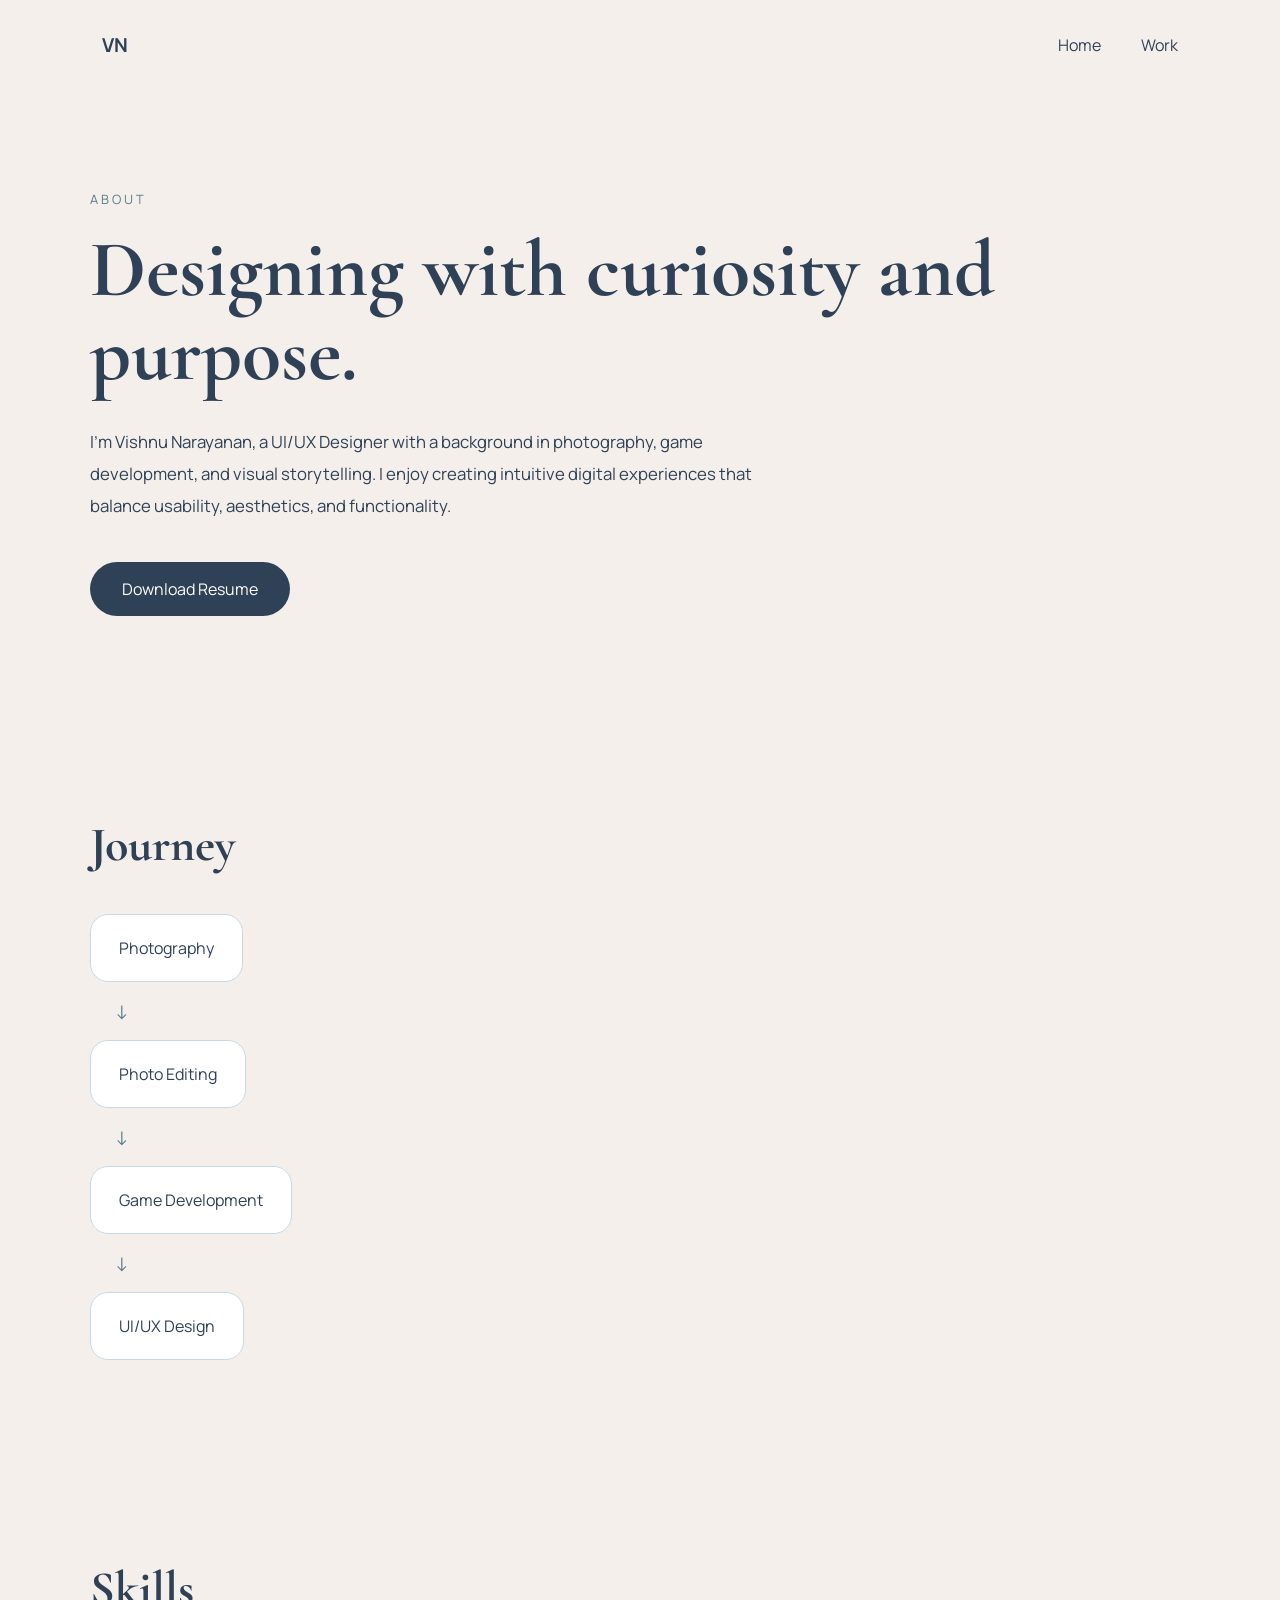
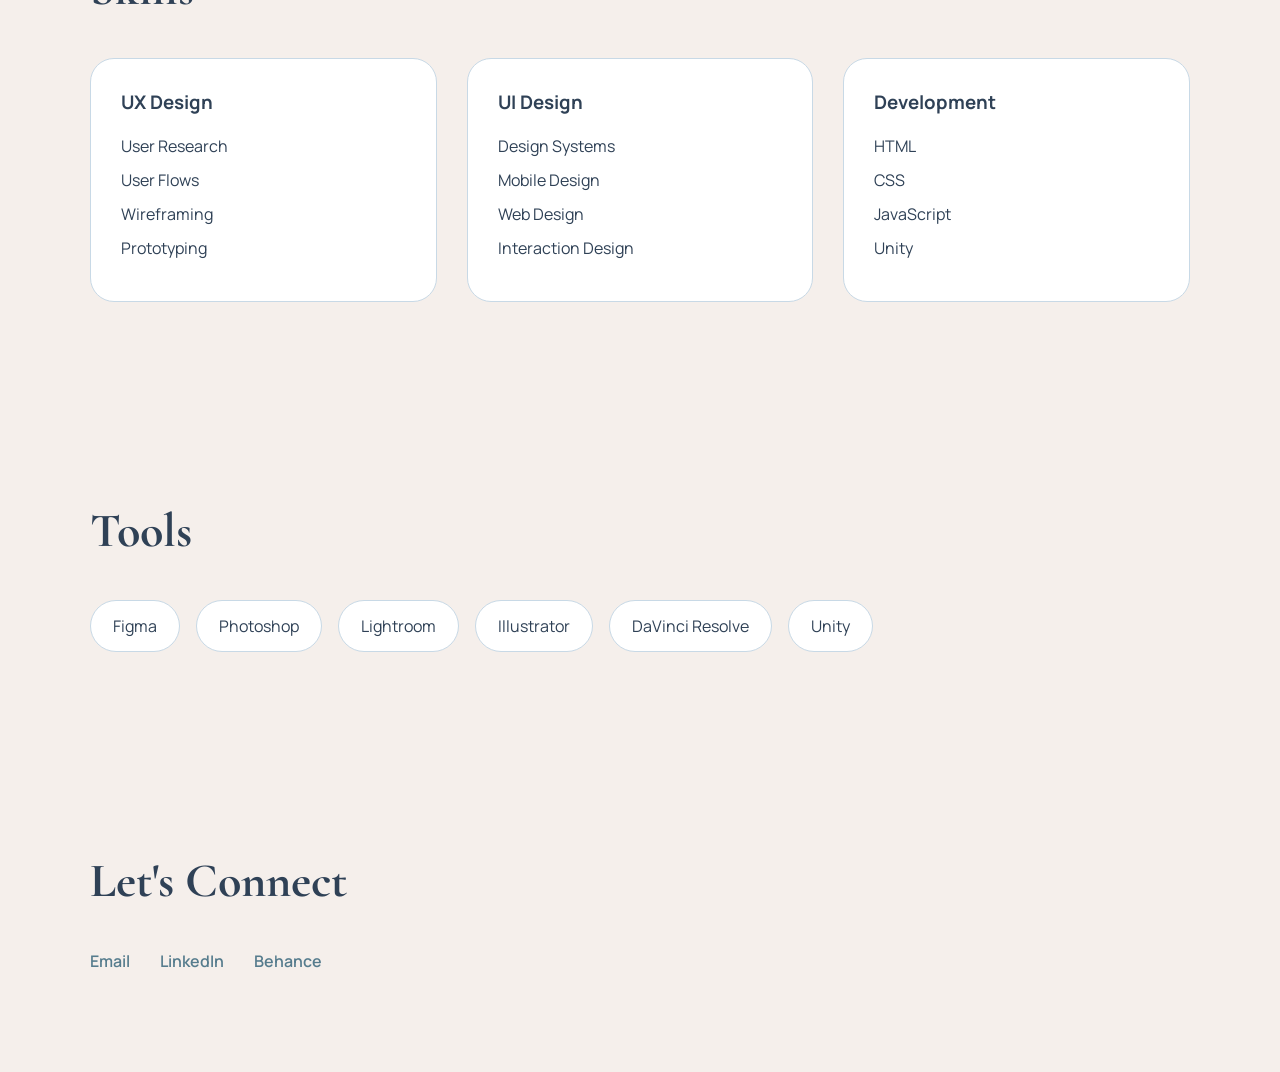
==== about.html @ 88908870 "uploaded files ui ux portiflio" ====
<!DOCTYPE html>
<html lang="en">

<head>
    <meta charset="UTF-8">
    <meta name="viewport" content="width=device-width, initial-scale=1.0">
    <title>About | Vishnu Narayanan</title>
    <link
        href="https://fonts.googleapis.com/css2?family=Cormorant+Garamond:wght@500;600;700&family=Manrope:wght@300;400;500;600&display=swap"
        rel="stylesheet">
    <link rel="stylesheet" href="about.css">
</head>

<body>

    <nav class="navbar">

        <a href="index.html" class="logo">
            VN
        </a>

        <ul class="nav-links">
            <li><a href="index.html">Home</a></li>
            <li><a href="work.html">Work</a></li>
        </ul>

    </nav>

    <main class="about-page">

        <!-- INTRO -->

        <section class="about-intro reveal">

            <span class="section-tag">
                ABOUT
            </span>

            <h1>
                Designing with curiosity and purpose.
            </h1>

            <p>
                I'm Vishnu Narayanan, a UI/UX Designer with a background in
                photography, game development, and visual storytelling.
                I enjoy creating intuitive digital experiences that balance
                usability, aesthetics, and functionality.
            </p>

            <a href="#" class="resume-btn">
                Download Resume
            </a>

        </section>

        <!-- JOURNEY -->

        <section class="journey reveal">

            <h2>Journey</h2>

            <div class="journey-list">

                <div class="journey-item">Photography</div>
                <div class="journey-arrow">↓</div>

                <div class="journey-item">Photo Editing</div>
                <div class="journey-arrow">↓</div>

                <div class="journey-item">Game Development</div>
                <div class="journey-arrow">↓</div>

                <div class="journey-item">UI/UX Design</div>

            </div>

        </section>

        <!-- SKILLS -->

        <section class="skills reveal">

            <h2>Skills</h2>

            <div class="skills-grid">

                <div class="skill-column">

                    <h3>UX Design</h3>

                    <ul>
                        <li>User Research</li>
                        <li>User Flows</li>
                        <li>Wireframing</li>
                        <li>Prototyping</li>
                    </ul>

                </div>

                <div class="skill-column">

                    <h3>UI Design</h3>

                    <ul>
                        <li>Design Systems</li>
                        <li>Mobile Design</li>
                        <li>Web Design</li>
                        <li>Interaction Design</li>
                    </ul>

                </div>

                <div class="skill-column">

                    <h3>Development</h3>

                    <ul>
                        <li>HTML</li>
                        <li>CSS</li>
                        <li>JavaScript</li>
                        <li>Unity</li>
                    </ul>

                </div>

            </div>

        </section>

        <!-- TOOLS -->

        <section class="tools reveal">

            <h2>Tools</h2>

            <div class="tool-tags">

                <span>Figma</span>
                <span>Photoshop</span>
                <span>Lightroom</span>
                <span>Illustrator</span>
                <span>DaVinci Resolve</span>
                <span>Unity</span>

            </div>

        </section>

        <!-- CONTACT -->

        <section class="contact reveal">

            <h2>Let's Connect</h2>

            <div class="contact-links">

                <a href="vishnu25narayanan@gmail.com">Email</a>
                <a href="#">LinkedIn</a>
                <a href="https://www.behance.net/vishnunarayanan25">Behance</a>

            </div>

        </section>

    </main>
    <script src="about.js"></script>
</body>

</html>
---- about.css ----
*{
    margin:0;
    padding:0;
    box-sizing:border-box;
}

html{
    scroll-behavior:smooth;
}

body{
    background:#F5EFEB;
    color:#2F4156;
    font-family:'Manrope',sans-serif;
    overflow-x:hidden;
}

/* =========================
   NAVBAR
========================= */

.navbar{
    width:100%;
    padding:32px 8%;
    display:flex;
    justify-content:space-between;
    align-items:center;
}

.logo{
    text-decoration:none;
    color:#2F4156;
    font-size:1.2rem;
    font-weight:700;
}

.nav-links{
    display:flex;
    gap:40px;
    list-style:none;
}

.nav-links a{
    text-decoration:none;
    color:#2F4156;
    transition:.3s;
}

.nav-links a:hover{
    color:#567C8D;
}

/* =========================
   PAGE
========================= */

.about-page{
    width:min(1100px,90%);
    margin:auto;
}

.about-page section{
    padding:100px 0;
}

/* =========================
   INTRO
========================= */

.section-tag{
    display:block;
    color:#567C8D;
    letter-spacing:3px;
    font-size:.8rem;
    margin-bottom:20px;
}

.about-intro h1{
    font-family:'Cormorant Garamond',serif;
    font-size:5rem;
    line-height:1.05;
    margin-bottom:30px;
}

.about-intro p{
    max-width:700px;
    font-size:1.05rem;
    line-height:1.9;
    margin-bottom:40px;
}

.resume-btn{
    display:inline-block;
    text-decoration:none;

    background:#2F4156;
    color:#fff;

    padding:16px 32px;

    border-radius:100px;

    transition:.3s ease;
}

.resume-btn:hover{
    transform:translateY(-4px);
}

/* =========================
   SECTION TITLES
========================= */

.journey h2,
.skills h2,
.tools h2,
.contact h2{
    font-family:'Cormorant Garamond',serif;
    font-size:3rem;
    margin-bottom:40px;
}

/* =========================
   JOURNEY
========================= */

.journey-list{
    display:flex;
    flex-direction:column;
    gap:16px;
}

.journey-item{
    background:#fff;
    border:1px solid #C8D9E6;
    border-radius:18px;
    padding:22px 28px;
    width:fit-content;
}

.journey-arrow{
    margin-left:25px;
    color:#567C8D;
    font-size:1.2rem;
}

/* =========================
   SKILLS
========================= */

.skills-grid{
    display:grid;
    grid-template-columns:repeat(3,1fr);
    gap:30px;
}

.skill-column{
    background:white;
    border:1px solid #C8D9E6;
    border-radius:24px;
    padding:30px;
}

.skill-column h3{
    margin-bottom:20px;
}

.skill-column ul{
    list-style:none;
}

.skill-column li{
    margin-bottom:12px;
}

/* =========================
   TOOLS
========================= */

.tool-tags{
    display:flex;
    flex-wrap:wrap;
    gap:16px;
}

.tool-tags span{
    background:white;
    border:1px solid #C8D9E6;

    padding:14px 22px;

    border-radius:999px;
}

/* =========================
   CONTACT
========================= */

.contact-links{
    display:flex;
    gap:30px;
}

.contact-links a{
    text-decoration:none;
    color:#567C8D;
    font-weight:600;
}

.contact-links a:hover{
    color:#2F4156;
}

/* =========================
   REVEAL ANIMATION
========================= */

.reveal{
    opacity:0;
    transform:translateY(40px);
    transition:all .8s ease;
}

.reveal.active{
    opacity:1;
    transform:translateY(0);
}

/* =========================
   MOBILE
========================= */

@media(max-width:768px){

    .navbar{
        padding:24px 6%;
    }

    .nav-links{
        gap:20px;
    }

    .about-intro h1{
        font-size:3rem;
    }

    .skills-grid{
        grid-template-columns:1fr;
    }

    .contact-links{
        flex-direction:column;
        gap:15px;
    }

    .journey-item{
        width:100%;
    }

}
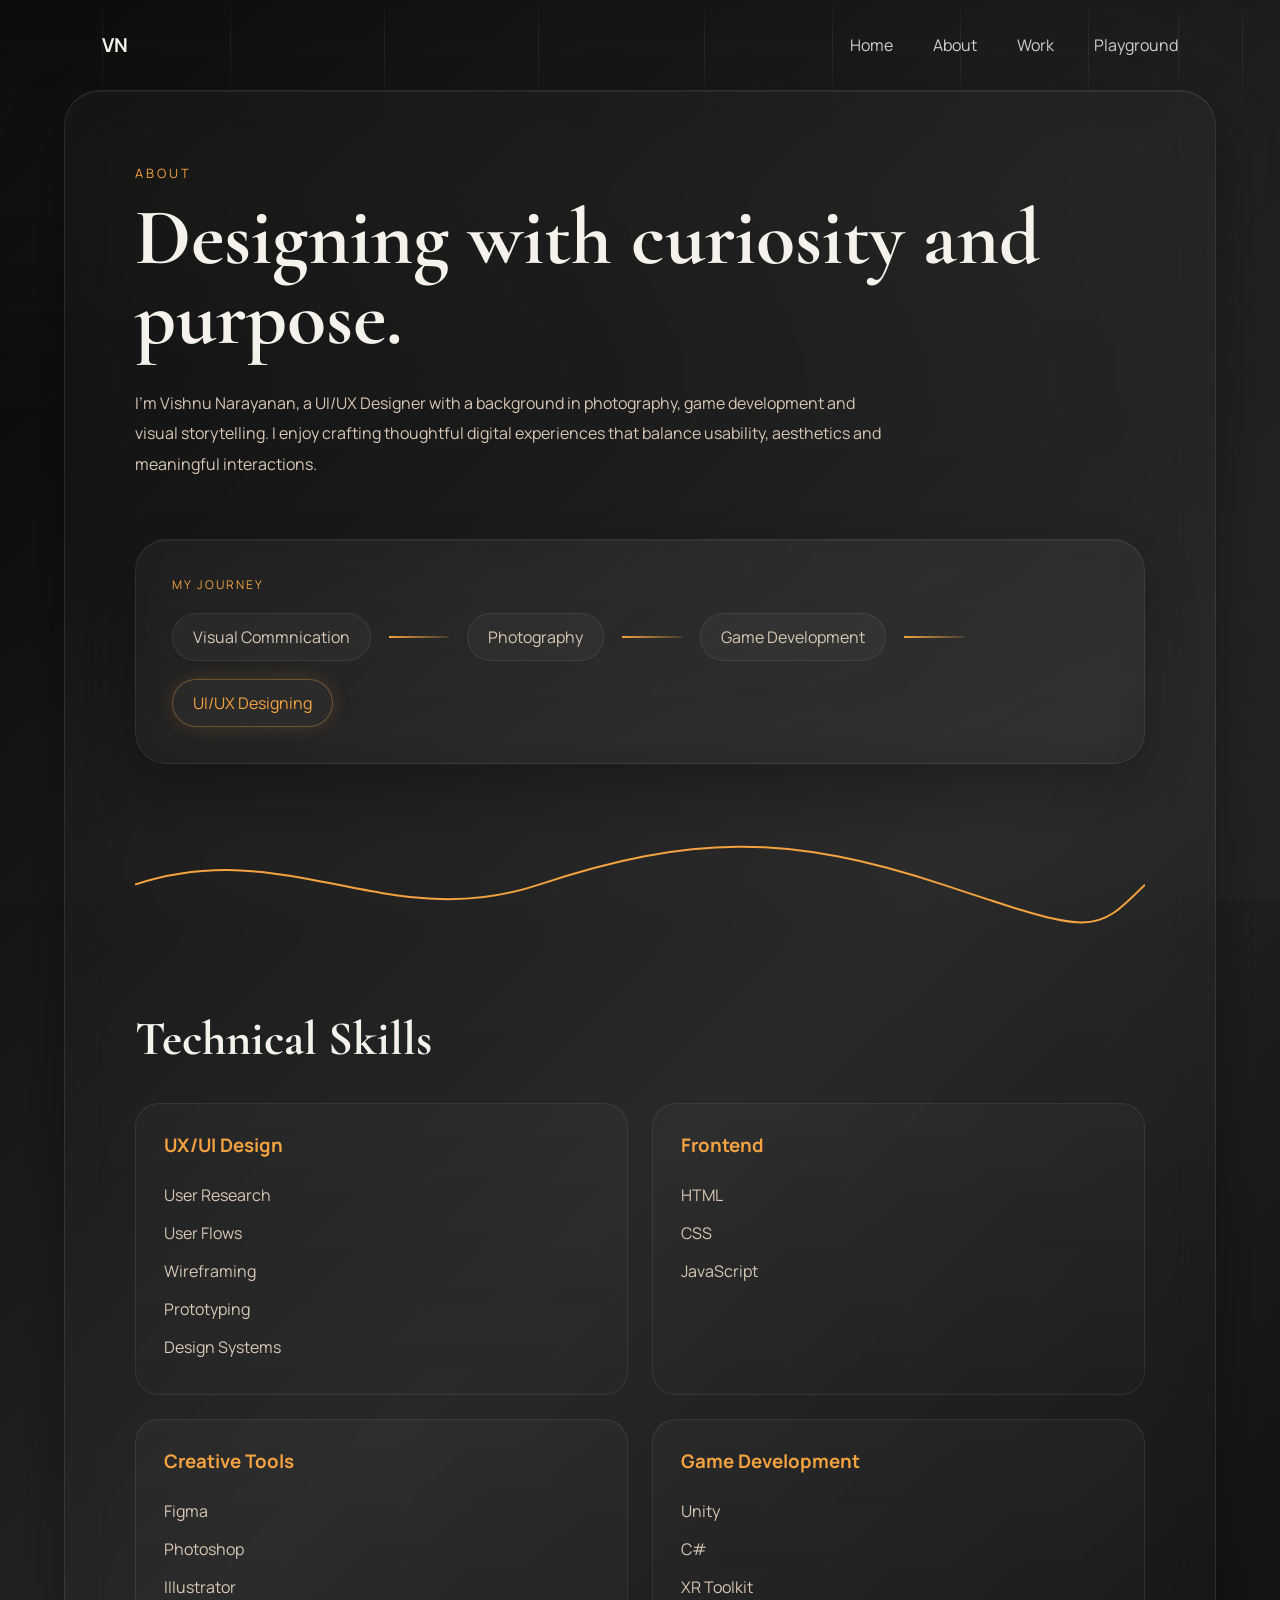
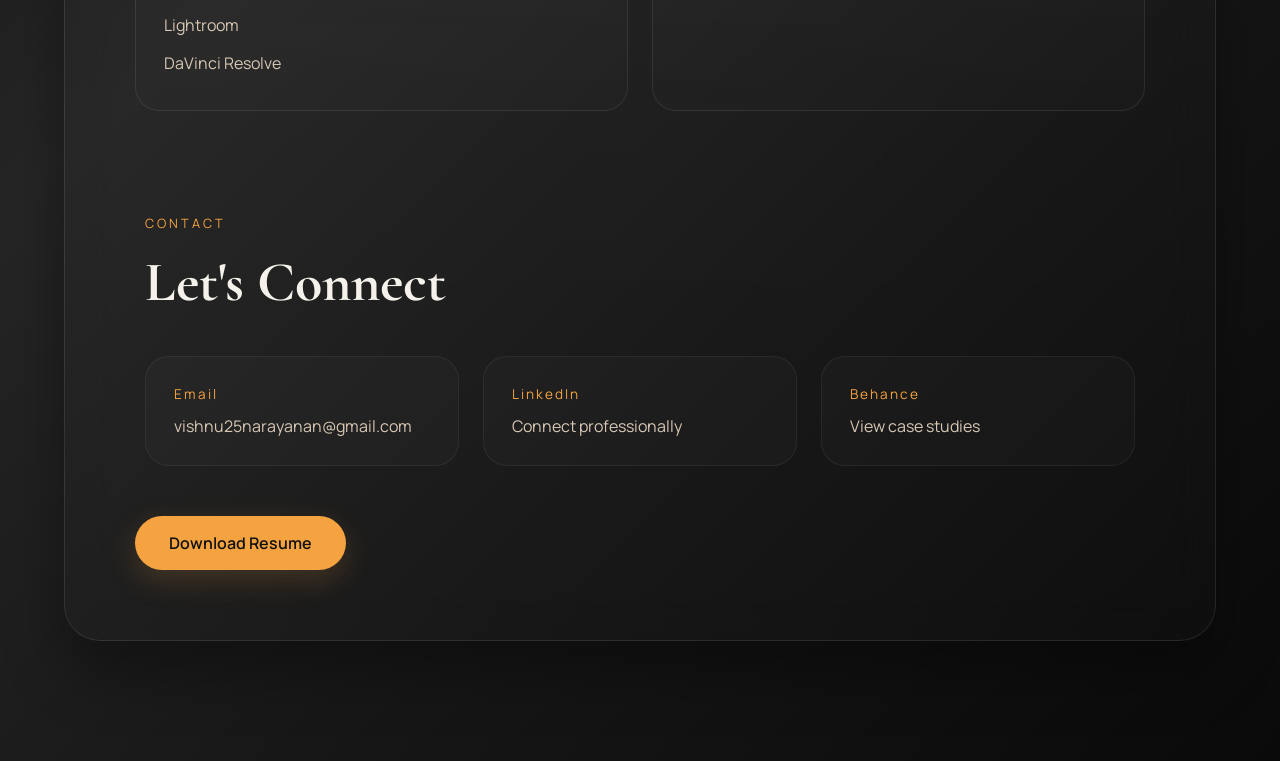
==== commit a40f158a: "updated Updated all tags and code, added one project and new page playground. added background fixed" ====
--- a/about.html
+++ b/about.html
@@ -2,168 +2,234 @@
 <html lang="en">
 
 <head>
-    <meta charset="UTF-8">
-    <meta name="viewport" content="width=device-width, initial-scale=1.0">
-    <title>About | Vishnu Narayanan</title>
-    <link
-        href="https://fonts.googleapis.com/css2?family=Cormorant+Garamond:wght@500;600;700&family=Manrope:wght@300;400;500;600&display=swap"
-        rel="stylesheet">
-    <link rel="stylesheet" href="about.css">
+<meta charset="UTF-8">
+<meta name="viewport" content="width=device-width, initial-scale=1.0">
+
+<title>About | Vishnu Narayanan</title>
+
+<link href="https://fonts.googleapis.com/css2?family=Cormorant+Garamond:wght@500;600;700&family=Manrope:wght@300;400;500;600&display=swap" rel="stylesheet">
+
+<link rel="stylesheet" href="about.css">
+
 </head>
 
 <body>
 
-    <nav class="navbar">
-
-        <a href="index.html" class="logo">
-            VN
+<!-- Background -->
+
+<div class="bg-strips">
+    <span class="strip s1"></span>
+    <span class="strip s2"></span>
+    <span class="strip s3"></span>
+    <span class="strip s4"></span>
+</div>
+
+<div class="rain">
+    <span></span><span></span><span></span><span></span><span></span>
+    <span></span><span></span><span></span><span></span><span></span>
+</div>
+
+<!-- NAV -->
+
+<nav class="navbar">
+
+    <a href="index.html" class="logo">
+        VN
+    </a>
+
+     <ul class="nav-links">
+        <li><a href="index.html">Home</a></li>
+        <li><a href="about.html" class="active-nav">About</a></li>
+        <li><a href="work.html">Work</a></li>
+        <li><a href="playground.html">Playground  </a></li>
+    </ul>
+
+</nav>
+
+<main class="about-page">
+
+    <!-- ABOUT CARD -->
+
+<section class="about-card reveal">
+
+    <div class="overlay-shape shape1"></div>
+    <div class="overlay-shape shape2"></div>
+
+    <span class="section-tag">
+        ABOUT
+    </span>
+
+    <h1>
+        Designing with curiosity and purpose.
+    </h1>
+
+    <p class="about-description">
+        I'm Vishnu Narayanan, a UI/UX Designer with a background in
+        photography, game development and visual storytelling.
+
+        I enjoy crafting thoughtful digital experiences that balance
+        usability, aesthetics and meaningful interactions.
+    </p>
+
+    <!-- JOURNEY -->
+
+    <div class="journey-container">
+
+        <span class="mini-tag">
+            MY JOURNEY
+        </span>
+
+        <div class="journey-path">
+
+            <div class="journey-step">
+                Visual Commnication
+            </div>
+
+            <div class="journey-connector"></div>
+
+            <div class="journey-step">
+                Photography
+            </div>
+
+            <div class="journey-connector"></div>
+
+            <div class="journey-step">
+                Game Development
+            </div>
+
+            <div class="journey-connector"></div>
+
+            <div class="journey-step active-step">
+                UI/UX Designing
+            </div>
+
+        </div>
+
+    </div>
+
+    <div class="wave-divider">
+
+        <svg viewBox="0 0 1000 120">
+            <path
+            d="M0 60 C150 10 250 110 400 60 S650 10 800 60 S950 110 1000 60"
+            fill="none"
+            stroke="#F4A340"
+            stroke-width="2"/>
+        </svg>
+
+    </div>
+
+    <h2 class="skills-title">
+        Technical Skills
+    </h2>
+
+    <div class="skills-grid">
+
+        <div class="skill-group">
+
+            <h3>UX/UI Design</h3>
+
+            <ul>
+                <li>User Research</li>
+                <li>User Flows</li>
+                <li>Wireframing</li>
+                <li>Prototyping</li>
+                <li>Design Systems</li>
+            </ul>
+
+        </div>
+
+        <div class="skill-group">
+
+            <h3>Frontend</h3>
+
+            <ul>
+                <li>HTML</li>
+                <li>CSS</li>
+                <li>JavaScript</li>
+            </ul>
+
+        </div>
+
+        <div class="skill-group">
+
+            <h3>Creative Tools</h3>
+
+            <ul>
+                <li>Figma</li>
+                <li>Photoshop</li>
+                <li>Illustrator</li>
+                <li>Lightroom</li>
+                <li>DaVinci Resolve</li>
+            </ul>
+
+        </div>
+
+        <div class="skill-group">
+
+            <h3>Game Development</h3>
+
+            <ul>
+                <li>Unity</li>
+                <li>C#</li>
+                <li>XR Toolkit</li>
+            </ul>
+
+        </div>
+
+    </div>
+
+ <section class="contact-section reveal">
+
+    <span class="section-tag">
+        CONTACT
+    </span>
+
+    <h2>
+        Let's Connect
+    </h2>
+
+    <div class="contact-grid">
+
+        <a href="mailto:vishnu25narayanan@gmail.com" class="contact-card">
+
+            <span>Email</span>
+            <p>vishnu25narayanan@gmail.com</p>
+
         </a>
 
-        <ul class="nav-links">
-            <li><a href="index.html">Home</a></li>
-            <li><a href="work.html">Work</a></li>
-        </ul>
-
-    </nav>
-
-    <main class="about-page">
-
-        <!-- INTRO -->
-
-        <section class="about-intro reveal">
-
-            <span class="section-tag">
-                ABOUT
-            </span>
-
-            <h1>
-                Designing with curiosity and purpose.
-            </h1>
-
-            <p>
-                I'm Vishnu Narayanan, a UI/UX Designer with a background in
-                photography, game development, and visual storytelling.
-                I enjoy creating intuitive digital experiences that balance
-                usability, aesthetics, and functionality.
-            </p>
-
-            <a href="#" class="resume-btn">
-                Download Resume
-            </a>
-
-        </section>
-
-        <!-- JOURNEY -->
-
-        <section class="journey reveal">
-
-            <h2>Journey</h2>
-
-            <div class="journey-list">
-
-                <div class="journey-item">Photography</div>
-                <div class="journey-arrow">↓</div>
-
-                <div class="journey-item">Photo Editing</div>
-                <div class="journey-arrow">↓</div>
-
-                <div class="journey-item">Game Development</div>
-                <div class="journey-arrow">↓</div>
-
-                <div class="journey-item">UI/UX Design</div>
-
-            </div>
-
-        </section>
-
-        <!-- SKILLS -->
-
-        <section class="skills reveal">
-
-            <h2>Skills</h2>
-
-            <div class="skills-grid">
-
-                <div class="skill-column">
-
-                    <h3>UX Design</h3>
-
-                    <ul>
-                        <li>User Research</li>
-                        <li>User Flows</li>
-                        <li>Wireframing</li>
-                        <li>Prototyping</li>
-                    </ul>
-
-                </div>
-
-                <div class="skill-column">
-
-                    <h3>UI Design</h3>
-
-                    <ul>
-                        <li>Design Systems</li>
-                        <li>Mobile Design</li>
-                        <li>Web Design</li>
-                        <li>Interaction Design</li>
-                    </ul>
-
-                </div>
-
-                <div class="skill-column">
-
-                    <h3>Development</h3>
-
-                    <ul>
-                        <li>HTML</li>
-                        <li>CSS</li>
-                        <li>JavaScript</li>
-                        <li>Unity</li>
-                    </ul>
-
-                </div>
-
-            </div>
-
-        </section>
-
-        <!-- TOOLS -->
-
-        <section class="tools reveal">
-
-            <h2>Tools</h2>
-
-            <div class="tool-tags">
-
-                <span>Figma</span>
-                <span>Photoshop</span>
-                <span>Lightroom</span>
-                <span>Illustrator</span>
-                <span>DaVinci Resolve</span>
-                <span>Unity</span>
-
-            </div>
-
-        </section>
-
-        <!-- CONTACT -->
-
-        <section class="contact reveal">
-
-            <h2>Let's Connect</h2>
-
-            <div class="contact-links">
-
-                <a href="vishnu25narayanan@gmail.com">Email</a>
-                <a href="#">LinkedIn</a>
-                <a href="https://www.behance.net/vishnunarayanan25">Behance</a>
-
-            </div>
-
-        </section>
-
-    </main>
-    <script src="about.js"></script>
+        <a href="#" class="contact-card">
+
+            <span>LinkedIn</span>
+            <p>Connect professionally</p>
+
+        </a>
+
+        <a href="https://www.behance.net/vishnunarayanan25"
+           class="contact-card">
+
+            <span>Behance</span>
+            <p>View case studies</p>
+
+        </a>
+
+    </div>
+
+</section>
+
+    <a href="resume.pdf"
+       class="resume-btn"
+       download>
+
+        Download Resume
+
+    </a>
+
+</section>
+
+</main>
+
+<script src="about.js"></script>
+
 </body>
-
 </html>
--- a/about.css
+++ b/about.css
@@ -9,14 +9,135 @@
 }
 
 body{
-    background:#F5EFEB;
-    color:#2F4156;
     font-family:'Manrope',sans-serif;
+    color:#F5F1EB;
     overflow-x:hidden;
-}
-
-/* =========================
-   NAVBAR
+    min-height:100vh;
+
+    background:
+    linear-gradient(
+    135deg,
+    #0A0A0A 0%,
+    #161616 25%,
+    #252525 50%,
+    #161616 75%,
+    #0A0A0A 100%
+    );
+}
+/* =========================
+BACKGROUND STRIPS
+========================= */
+
+.bg-strips{
+    position:fixed;
+    inset:0;
+    z-index:-3;
+    overflow:hidden;
+}
+
+.strip{
+    position:absolute;
+    width:120%;
+    height:220px;
+
+    filter:blur(120px);
+
+    opacity:.04;
+}
+
+.s1{
+    background:#D7C7B5;
+    top:5%;
+    left:-20%;
+    animation:float1 18s ease-in-out infinite;
+}
+
+.s2{
+    background:#242223;
+    top:35%;
+    right:-20%;
+    animation:float2 20s ease-in-out infinite;
+}
+
+.s3{
+    background:#111111;
+    bottom:10%;
+    left:-15%;
+    animation:float3 22s ease-in-out infinite;
+}
+
+.s4{
+    background:#B7A694;
+    bottom:-5%;
+    right:-20%;
+    animation:float4 25s ease-in-out infinite;
+}
+
+@keyframes float1{
+    50%{transform:translateX(180px);}
+}
+
+@keyframes float2{
+    50%{transform:translateX(-200px);}
+}
+
+@keyframes float3{
+    50%{transform:translateX(150px);}
+}
+
+@keyframes float4{
+    50%{transform:translateX(-150px);}
+}
+
+/* =========================
+RAIN
+========================= */
+
+.rain{
+    position:fixed;
+    inset:0;
+    z-index:-2;
+    overflow:hidden;
+}
+
+.rain span{
+    position:absolute;
+    width:1px;
+    height:120px;
+
+    background:
+    linear-gradient(
+    transparent,
+    rgba(215,199,181,.10),
+    rgba(255,255,255,.04),
+    transparent
+    );
+
+    animation:rainFall linear infinite;
+}
+
+.rain span:nth-child(1){left:8%;animation-duration:8s;}
+.rain span:nth-child(2){left:18%;animation-duration:10s;}
+.rain span:nth-child(3){left:30%;animation-duration:7s;}
+.rain span:nth-child(4){left:42%;animation-duration:11s;}
+.rain span:nth-child(5){left:55%;animation-duration:8s;}
+.rain span:nth-child(6){left:65%;animation-duration:9s;}
+.rain span:nth-child(7){left:75%;animation-duration:7s;}
+.rain span:nth-child(8){left:85%;animation-duration:12s;}
+.rain span:nth-child(9){left:92%;animation-duration:9s;}
+.rain span:nth-child(10){left:97%;animation-duration:8s;}
+
+@keyframes rainFall{
+    from{
+        transform:translateY(-200px);
+    }
+    to{
+        transform:translateY(120vh);
+    }
+}
+
+/* =========================
+NAVBAR
 ========================= */
 
 .navbar{
@@ -29,7 +150,7 @@
 
 .logo{
     text-decoration:none;
-    color:#2F4156;
+    color:#F5F1EB;
     font-size:1.2rem;
     font-weight:700;
 }
@@ -42,65 +163,290 @@
 
 .nav-links a{
     text-decoration:none;
-    color:#2F4156;
+    color:#F5F1EB;
     transition:.3s;
 }
 
 .nav-links a:hover{
-    color:#567C8D;
-}
-
-/* =========================
-   PAGE
+    color:#F4A340;
+}
+
+.nav-links a{
+
+    position:relative;
+
+    text-decoration:none;
+
+    color:#cfcfcf;
+
+    transition:.3s ease;
+}
+
+.nav-links a:hover{
+    color:#F4A340;
+}
+
+/* =========================
+PAGE
 ========================= */
 
 .about-page{
-    width:min(1100px,90%);
+    width:min(1200px,90%);
     margin:auto;
-}
-
-.about-page section{
-    padding:100px 0;
-}
-
-/* =========================
-   INTRO
+    padding-bottom:120px;
+}
+
+/* =========================
+ABOUT CARD
+========================= */
+
+.about-card{
+    position:relative;
+
+    padding:70px;
+
+    border-radius:36px;
+
+    overflow:hidden;
+
+    background:
+    linear-gradient(
+    180deg,
+    rgba(255,255,255,.025),
+    rgba(255,255,255,.01)
+    );
+
+    border:1px solid rgba(215,199,181,.12);
+
+    box-shadow:
+    0 30px 60px rgba(0,0,0,.35),
+    inset 0 1px 0 rgba(255,255,255,.05);
+
+    backdrop-filter:blur(20px);
+}
+
+.overlay-shape{
+    position:absolute;
+    border-radius:50%;
+    filter:blur(120px);
+}
+
+
+
+/* =========================
+TEXT
 ========================= */
 
 .section-tag{
-    display:block;
-    color:#567C8D;
+    color:#F4A340;
     letter-spacing:3px;
     font-size:.8rem;
-    margin-bottom:20px;
-}
-
-.about-intro h1{
+}
+
+.about-card h1{
     font-family:'Cormorant Garamond',serif;
     font-size:5rem;
-    line-height:1.05;
-    margin-bottom:30px;
-}
-
-.about-intro p{
-    max-width:700px;
-    font-size:1.05rem;
+    line-height:1;
+    margin:15px 0 30px;
+}
+
+.about-description{
+    max-width:760px;
     line-height:1.9;
-    margin-bottom:40px;
-}
+    color:#D7C7B5;
+}
+
+/* =========================
+JOURNEY
+========================= */
+
+.journey-container{
+
+    width:fit-content;
+
+    margin:60px auto;
+
+    padding:36px;
+
+    border-radius:32px;
+
+    background:
+    linear-gradient(
+    180deg,
+    rgba(255,255,255,.03),
+    rgba(255,255,255,.01)
+    );
+
+    border:1px solid rgba(255,255,255,.08);
+
+    box-shadow:
+    inset 0 1px 0 rgba(255,255,255,.05),
+    0 20px 50px rgba(0,0,0,.25);
+
+    backdrop-filter:blur(20px);
+
+    position:relative;
+
+    overflow:hidden;
+}
+
+.journey-container::before{
+    content:"";
+
+    position:absolute;
+    inset:0;
+
+    background:
+    linear-gradient(
+    135deg,
+    transparent,
+    rgba(215,199,181,.02),
+    transparent
+    );
+
+    pointer-events:none;
+}
+
+.mini-tag{
+    display:block;
+    color:#F4A340;
+    margin-bottom:20px;
+    letter-spacing:2px;
+    font-size:.75rem;
+}
+
+.journey-path{
+    display:flex;
+    align-items:center;
+    gap:18px;
+    flex-wrap:wrap;
+}
+
+.journey-step{
+    padding:12px 20px;
+
+    border-radius:999px;
+
+    background:rgba(255,255,255,.03);
+
+    border:1px solid rgba(255,255,255,.08);
+
+    color:#D7C7B5;
+}
+
+.journey-connector{
+    width:60px;
+    height:2px;
+
+    background:
+    linear-gradient(
+    90deg,
+    #F4A340,
+    rgba(244,163,64,.15)
+    );
+}
+
+.active-step{
+    color:#F4A340;
+
+    border-color:
+    rgba(244,163,64,.35);
+
+    box-shadow:
+    0 0 18px rgba(244,163,64,.15);
+}
+
+/* =========================
+WAVE
+========================= */
+
+.wave-divider{
+    margin:60px 0;
+}
+
+.wave-divider svg{
+    width:100%;
+}
+
+/* =========================
+SKILLS
+========================= */
+
+.skills-title{
+    font-family:'Cormorant Garamond',serif;
+    font-size:3rem;
+    margin-bottom:35px;
+}
+
+.skills-grid{
+    display:grid;
+    grid-template-columns:repeat(2,1fr);
+    gap:24px;
+}
+
+.skill-group{
+
+    padding:28px;
+
+    border-radius:24px;
+
+    background:
+    linear-gradient(
+    180deg,
+    rgba(255,255,255,.03),
+    rgba(255,255,255,.01)
+    );
+
+    border:
+    1px solid rgba(255,255,255,.08);
+
+    transition:.3s;
+}
+
+.skill-group:hover{
+    transform:translateY(-6px);
+}
+
+.skill-group h3{
+    color:#F4A340;
+    margin-bottom:18px;
+}
+
+.skill-group ul{
+    list-style:none;
+}
+
+.skill-group li{
+    padding:8px 0;
+    color:#D7C7B5;
+}
+
+/* =========================
+BUTTON
+========================= */
 
 .resume-btn{
+
     display:inline-block;
+
+    margin-top:50px;
+
+    padding:16px 34px;
+
+    background:#F4A340;
+
+    color:#111111;
+
     text-decoration:none;
 
-    background:#2F4156;
-    color:#fff;
-
-    padding:16px 32px;
-
-    border-radius:100px;
-
-    transition:.3s ease;
+    border-radius:999px;
+
+    font-weight:600;
+
+    box-shadow:
+    0 10px 30px rgba(244,163,64,.18);
+
+    transition:.3s;
 }
 
 .resume-btn:hover{
@@ -108,117 +454,88 @@
 }
 
 /* =========================
-   SECTION TITLES
-========================= */
-
-.journey h2,
-.skills h2,
-.tools h2,
-.contact h2{
+CONTACT
+========================= */
+
+.contact-section{
+
+    margin-top:100px;
+
+    padding:0 10px;
+}
+
+.contact-section h2{
+
     font-family:'Cormorant Garamond',serif;
-    font-size:3rem;
-    margin-bottom:40px;
-}
-
-/* =========================
-   JOURNEY
-========================= */
-
-.journey-list{
-    display:flex;
-    flex-direction:column;
-    gap:16px;
-}
-
-.journey-item{
-    background:#fff;
-    border:1px solid #C8D9E6;
-    border-radius:18px;
-    padding:22px 28px;
-    width:fit-content;
-}
-
-.journey-arrow{
-    margin-left:25px;
-    color:#567C8D;
-    font-size:1.2rem;
-}
-
-/* =========================
-   SKILLS
-========================= */
-
-.skills-grid{
+
+    font-size:3.5rem;
+
+    margin:15px 0 40px;
+}
+
+.contact-grid{
+
     display:grid;
-    grid-template-columns:repeat(3,1fr);
-    gap:30px;
-}
-
-.skill-column{
-    background:white;
-    border:1px solid #C8D9E6;
+
+    grid-template-columns:
+    repeat(3,1fr);
+
+    gap:24px;
+}
+
+.contact-card{
+
+    padding:28px;
+
     border-radius:24px;
-    padding:30px;
-}
-
-.skill-column h3{
-    margin-bottom:20px;
-}
-
-.skill-column ul{
-    list-style:none;
-}
-
-.skill-column li{
+
+    text-decoration:none;
+
+    color:#F5F1EB;
+
+    background:
+    rgba(255,255,255,.02);
+
+    border:
+    1px solid rgba(255,255,255,.06);
+
+    transition:.3s ease;
+}
+
+.contact-card:hover{
+
+    transform:translateY(-6px);
+
+    border-color:
+    rgba(244,163,64,.3);
+}
+
+.contact-card span{
+
+    display:block;
+
+    color:#F4A340;
+
     margin-bottom:12px;
-}
-
-/* =========================
-   TOOLS
-========================= */
-
-.tool-tags{
-    display:flex;
-    flex-wrap:wrap;
-    gap:16px;
-}
-
-.tool-tags span{
-    background:white;
-    border:1px solid #C8D9E6;
-
-    padding:14px 22px;
-
-    border-radius:999px;
-}
-
-/* =========================
-   CONTACT
-========================= */
-
-.contact-links{
-    display:flex;
-    gap:30px;
-}
-
-.contact-links a{
-    text-decoration:none;
-    color:#567C8D;
-    font-weight:600;
-}
-
-.contact-links a:hover{
-    color:#2F4156;
-}
-
-/* =========================
-   REVEAL ANIMATION
+
+    font-size:.85rem;
+
+    letter-spacing:2px;
+}
+
+.contact-card p{
+
+    color:#D7C7B5;
+}
+
+/* =========================
+REVEAL
 ========================= */
 
 .reveal{
     opacity:0;
     transform:translateY(40px);
-    transition:all .8s ease;
+    transition:.8s ease;
 }
 
 .reveal.active{
@@ -227,34 +544,35 @@
 }
 
 /* =========================
-   MOBILE
-========================= */
-
-@media(max-width:768px){
-
-    .navbar{
-        padding:24px 6%;
-    }
-
-    .nav-links{
-        gap:20px;
-    }
-
-    .about-intro h1{
+MOBILE
+========================= */
+
+@media(max-width:900px){
+
+    .about-card{
+        padding:40px;
+    }
+
+    .about-card h1{
         font-size:3rem;
     }
 
     .skills-grid{
         grid-template-columns:1fr;
+    }
+
+    .journey-path{
+        flex-direction:column;
+        align-items:flex-start;
+    }
+
+    .journey-connector{
+        width:2px;
+        height:40px;
     }
 
     .contact-links{
         flex-direction:column;
         gap:15px;
     }
-
-    .journey-item{
-        width:100%;
-    }
-
 }
